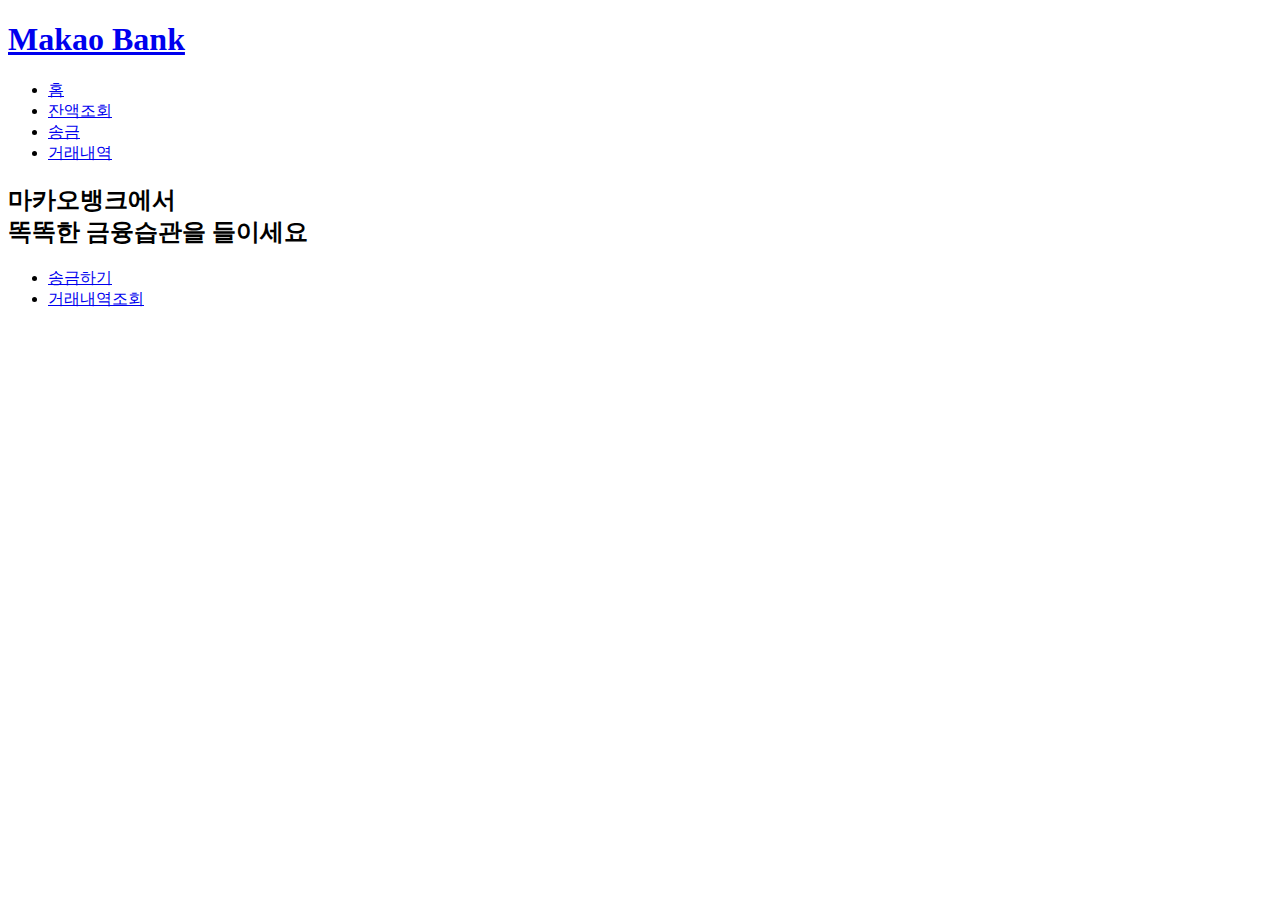
==== index.html @ 58619539 "메인화면 완성" ====
<!DOCTYPE html>
<html lang="ko">
  <head>
    <meta charset="UTF-8" />
    <meta http-equiv="X-UA-Compatible" content="IE=edge" />
    <meta name="viewport" content="width=device-width, initial-scale=1.0" />
    <title>마카오 뱅크</title>
    <link rel="stylesheet" href="/css/global.css" />
  </head>
  <body>
    <!-- 헤더 -->
    <header>
      <div>
        <h1>
          <a href="/">Makao Bank</a>
        </h1>
        <nav>
          <ul>
            <li>
              <a href="/">홈</a>
            </li>
            <li>
              <a href="account.html">잔액조회</a>
            </li>
            <li>
              <a href="transfer.html">송금</a>
            </li>
            <li>
              <a href="transactions.html">거래내역</a>
            </li>
          </ul>
        </nav>
      </div>
    </header>

    <!-- 메인 -->
    <main>
      <article>
        <h2>
          마카오뱅크에서 <br />
          똑똑한 금융습관을 들이세요
        </h2>
        <ul class="navigation">
          <li>
            <a href="transfer.html">송금하기</a>
          </li>
          <li>
            <a href="transactions.html">거래내역조회</a>
          </li>
        </ul>
      </article>
      <div class="decoration"></div>
    </main>
  </body>
</html>
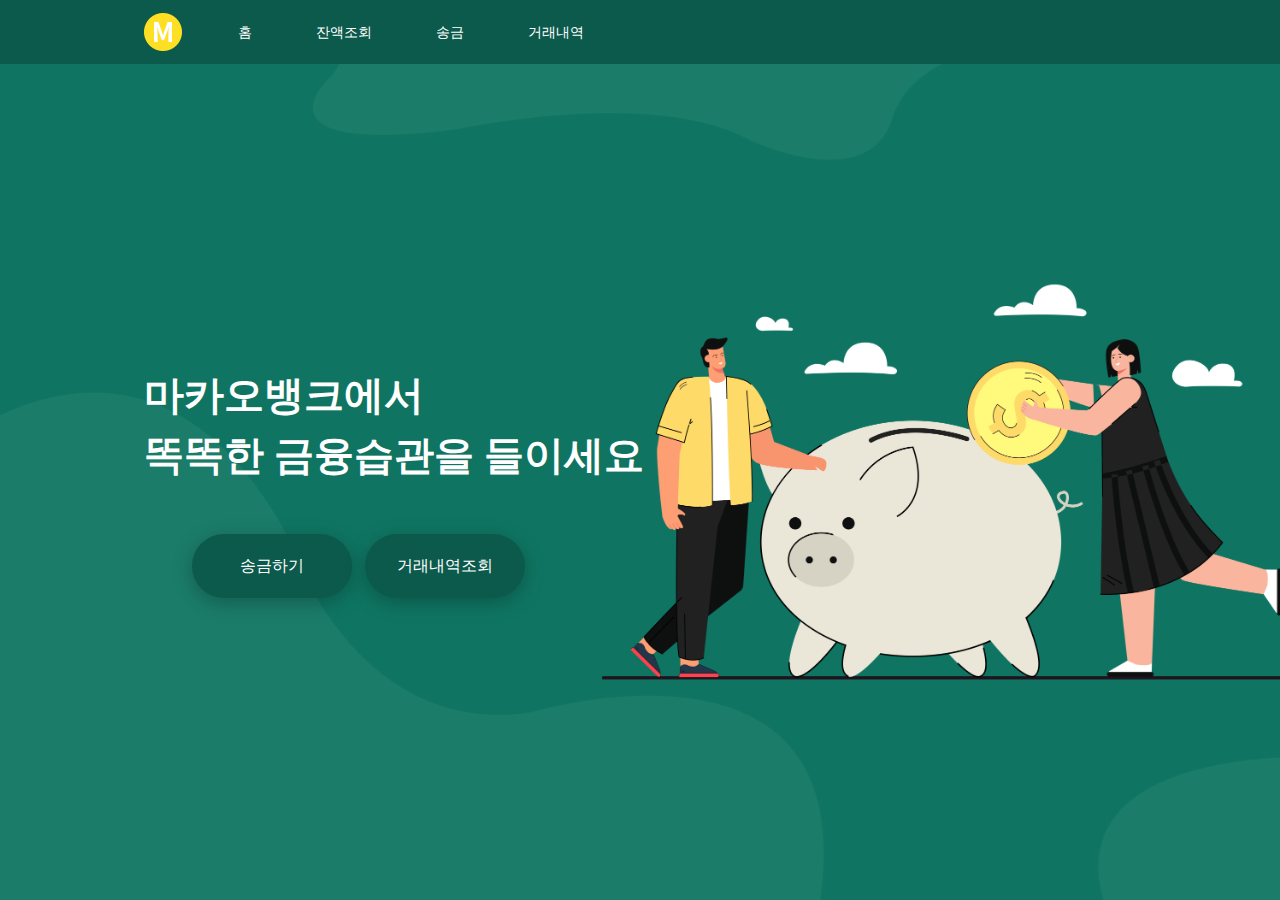
==== commit 1b23192f: "메인화면 UI 완성" ====
--- a/index.html
+++ b/index.html
@@ -6,18 +6,19 @@
     <meta name="viewport" content="width=device-width, initial-scale=1.0" />
     <title>마카오 뱅크</title>
     <link rel="stylesheet" href="/css/global.css" />
+    <link rel="stylesheet" href="/css/index.css" />
   </head>
   <body>
     <!-- 헤더 -->
     <header>
       <div>
         <h1>
-          <a href="/">Makao Bank</a>
+          <a href="/index.html">Makao Bank</a>
         </h1>
         <nav>
           <ul>
             <li>
-              <a href="/">홈</a>
+              <a href="index.html">홈</a>
             </li>
             <li>
               <a href="account.html">잔액조회</a>
--- a/css/global.css
+++ b/css/global.css
@@ -0,0 +1,61 @@
+* {
+  font-size: 16px;
+  font-family: "Spoqa Han Sans Neo", "sans-serif";
+  margin: 0;
+  padding: 0;
+  list-style: none;
+  word-break: keep-all;
+  box-sizing: border-box;
+}
+
+a {
+  text-decoration: none;
+}
+
+header {
+  background-color: #0c5a4c;
+  height: 4em;
+}
+
+header div {
+  display: flex;
+  align-items: center;
+  margin: 0 auto;
+  padding: 0 1em;
+  width: 70%;
+  min-width: 1024px;
+  height: 100%;
+}
+
+header h1 {
+  margin-right: 3.5em;
+  width: 38px;
+  height: 38px;
+  color: #fff;
+}
+
+header h1 a {
+  display: block;
+  width: 100%;
+  height: 100%;
+  background: url(/images/logo.png) no-repeat 0 50%;
+  background-size: contain;
+  text-indent: -1000px;
+  overflow: hidden;
+}
+
+header ul {
+  display: flex;
+  align-items: center;
+  justify-content: center;
+  gap: 4em;
+}
+
+header li {
+  font-weight: 300;
+}
+
+header a {
+  font-size: 0.9em;
+  color: #fff;
+}
--- a/css/index.css
+++ b/css/index.css
@@ -0,0 +1,75 @@
+main {
+  position: relative;
+  min-width: 1024px;
+  width: 100vw;
+  height: calc(100vh - 4em);
+  background: url(/images/wave.svg) no-repeat 0 50%;
+  background-color: #0f7562;
+  background-size: cover;
+}
+
+main h2 {
+  font-size: 2.5em;
+  line-height: 1.5em;
+  margin-bottom: 1.2em;
+  width: 100%;
+  min-width: 500px;
+  color: #fff;
+}
+
+main article {
+  position: relative;
+  display: flex;
+  flex-direction: column;
+  align-self: center;
+  justify-content: center;
+  margin: 0 auto;
+  padding: 0 1em;
+  width: 65%;
+  min-width: 1024px;
+  max-width: 1440px;
+  height: 100%;
+}
+
+main .decoration {
+  position: absolute;
+  top: 50%;
+  left: 47%;
+  width: 76vh;
+  height: 51vh;
+  transform: translate3d(0, -50%, 0);
+  background: url(/images/saving.png) no-repeat 0 50%;
+  background-size: contain;
+}
+
+main .navigation {
+  display: flex;
+  justify-content: flex-start;
+  margin-left: 3em;
+}
+
+main .navigation li {
+  display: inline-flex;
+  align-items: center;
+  justify-content: center;
+  margin-right: 0.8em;
+  width: 10em;
+  height: 4em;
+  border-radius: 2.3em;
+  box-shadow: 0px 5px 20px rgb(0 0 0 / 25%);
+  background-color: #0c5a4c;
+}
+
+main a {
+  padding: 1.5em 2.2em;
+  border-radius: 2.3em;
+  color: #fff;
+}
+
+main .navigation li:hover {
+  background-color: #dddddd;
+}
+
+main .navigation a:active {
+  color: #000;
+}
